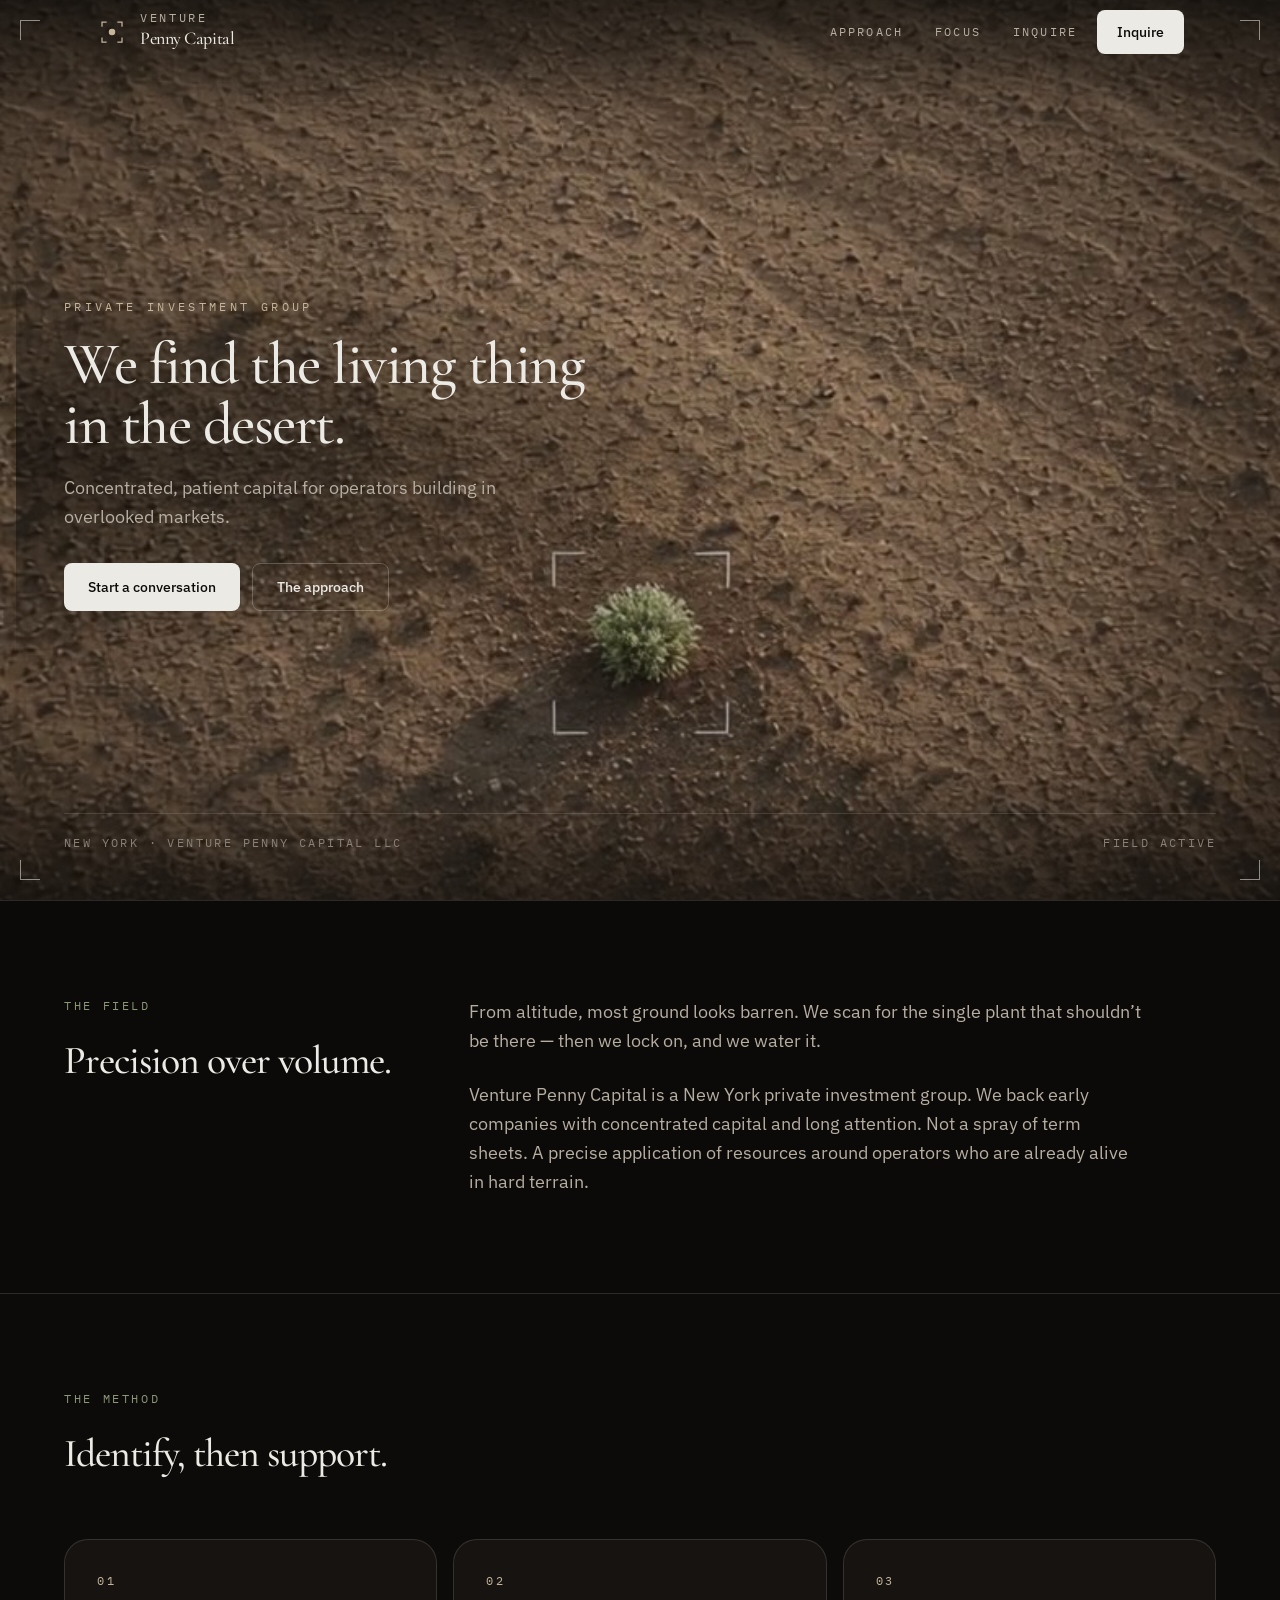
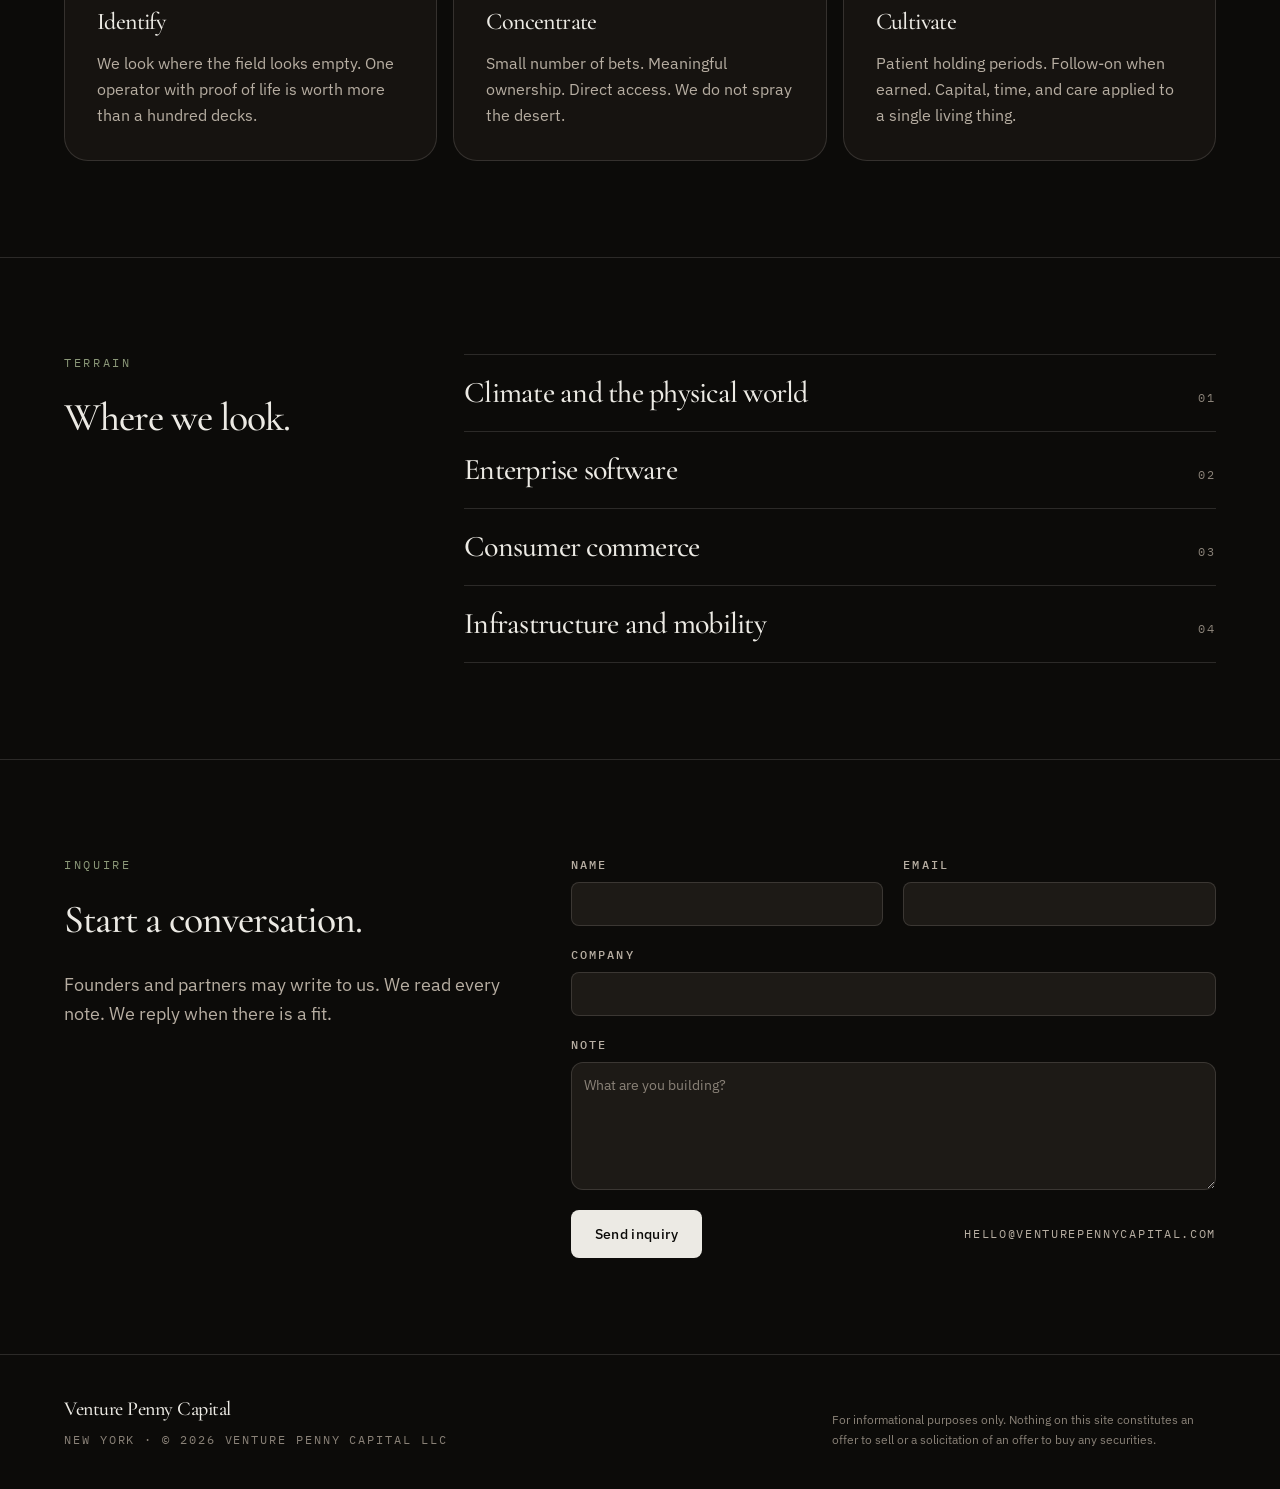
==== index.html @ 1f02080c "Publish Venture Penny Capital site Static GitHub Pages site for venturepennycapital.com." ====
<!DOCTYPE html>
<html lang="en" class="antialiased">
  <head>
    <meta charset="utf-8" />
    <meta name="viewport" content="width=device-width, initial-scale=1" />
    <title>Venture Penny Capital</title>
    <meta
      name="description"
      content="Venture Penny Capital is a New York private investment group. Concentrated, patient capital for operators building in overlooked markets."
    />
    <meta name="theme-color" content="#0c0b09" />
    <link rel="canonical" href="https://venturepennycapital.com/" />
    <meta property="og:type" content="website" />
    <meta property="og:title" content="Venture Penny Capital" />
    <meta
      property="og:description"
      content="A New York private investment group. Concentrated, patient capital for operators building in overlooked markets."
    />
    <meta property="og:url" content="https://venturepennycapital.com/" />
    <meta property="og:image" content="https://venturepennycapital.com/og.jpg" />
    <meta name="twitter:card" content="summary_large_image" />
    <meta name="twitter:title" content="Venture Penny Capital" />
    <meta
      name="twitter:description"
      content="A New York private investment group. Concentrated, patient capital for operators building in overlooked markets."
    />
    <meta name="twitter:image" content="https://venturepennycapital.com/og.jpg" />
    <link rel="icon" type="image/svg+xml" href="favicon.svg" />
    <link rel="preconnect" href="https://fonts.googleapis.com" />
    <link rel="preconnect" href="https://fonts.gstatic.com" crossorigin />
    <link
      rel="stylesheet"
      href="https://fonts.googleapis.com/css2?family=Cormorant+Garamond:ital,wght@0,400;0,500;0,600;0,700;1,400;1,500&family=IBM+Plex+Mono:wght@400;500&family=IBM+Plex+Sans:wght@400;500;600&display=swap"
    />
    <link rel="stylesheet" href="styles.css" />
  </head>
  <body class="bg-bg text-fg">
    <div id="top" class="relative min-h-svh overflow-x-hidden">
      <div class="pointer-events-none fixed inset-0 z-0 overflow-hidden bg-bg">
        <video
          id="hero-video"
          class="hero-video absolute inset-0 h-full w-full object-cover"
          autoplay
          muted
          loop
          playsinline
          preload="auto"
          poster="hero-poster.jpg"
          aria-hidden="true"
        >
          <source src="hero.mp4" type="video/mp4" />
        </video>
        <div class="video-scrim"></div>
        <div class="video-vignette"></div>
        <div class="video-top-fade"></div>
        <div class="video-bottom-fade"></div>
      </div>

      <div class="pointer-events-none fixed inset-3 z-40 sm:inset-5" aria-hidden="true">
        <span class="hud-corner hud-corner-tl"></span>
        <span class="hud-corner hud-corner-tr"></span>
        <span class="hud-corner hud-corner-bl"></span>
        <span class="hud-corner hud-corner-br"></span>
      </div>

      <header
        id="site-header"
        class="fixed inset-x-0 top-0 z-50 border-b border-transparent bg-transparent transition-[background-color,border-color] duration-200 ease-out"
      >
        <div class="mx-auto flex h-16 max-w-6xl items-center justify-between px-5 sm:px-8">
          <a href="#top" class="group flex items-center gap-3 text-fg" aria-label="Venture Penny Capital home">
            <svg viewBox="0 0 32 32" class="size-8 text-sand transition-[color] duration-150 ease-out group-hover:text-fg" aria-hidden="true" fill="none">
              <path d="M6 10V6h4M22 6h4v4M26 22v4h-4M10 26H6v-4" stroke="currentColor" stroke-width="1.25" stroke-linecap="square" />
              <circle cx="16" cy="16" r="3.25" fill="currentColor" />
            </svg>
            <span class="flex flex-col leading-none">
              <span class="font-mono text-kicker tracking-[0.22em] text-muted uppercase">Venture</span>
              <span class="font-display text-lg font-medium tracking-tight">Penny Capital</span>
            </span>
          </a>
          <nav class="flex items-center gap-1 sm:gap-2">
            <a href="#approach" class="hidden min-h-11 items-center px-3 font-mono text-kicker tracking-[0.18em] text-muted uppercase transition-[color] duration-150 ease-out hover:text-fg sm:inline-flex">Approach</a>
            <a href="#focus" class="hidden min-h-11 items-center px-3 font-mono text-kicker tracking-[0.18em] text-muted uppercase transition-[color] duration-150 ease-out hover:text-fg sm:inline-flex">Focus</a>
            <a href="#inquire" class="hidden min-h-11 items-center px-3 font-mono text-kicker tracking-[0.18em] text-muted uppercase transition-[color] duration-150 ease-out hover:text-fg sm:inline-flex">Inquire</a>
            <a href="#inquire" class="inline-flex h-11 min-w-11 items-center justify-center rounded-sm bg-fg px-4 text-sm font-medium text-bg transition-[background-color,transform] duration-150 ease-out hover:bg-sand active:scale-[0.96] sm:px-5">Inquire</a>
          </nav>
        </div>
      </header>

      <main class="relative z-10">
        <section class="relative flex min-h-svh flex-col px-5 pt-24 pb-10 sm:px-8 sm:pb-12">
          <div class="mx-auto flex w-full max-w-6xl flex-1 flex-col justify-center">
            <div class="relative max-w-3xl">
              <div class="hero-copy-scrim" aria-hidden="true"></div>
              <div class="hero-stagger relative">
                <p class="font-mono text-kicker tracking-[0.28em] text-sand uppercase">Private investment group</p>
                <h1 class="display-tight mt-5 font-display text-display font-medium tracking-tight text-fg">
                  We find the living thing
                  <span class="mt-1 block">in the desert.</span>
                </h1>
                <p class="mt-5 max-w-xl text-lg leading-relaxed text-muted">
                  Concentrated, patient capital for operators building in overlooked markets.
                </p>
                <div class="mt-8 flex flex-wrap items-center gap-3">
                  <a href="#inquire" class="inline-flex h-12 items-center rounded-sm bg-fg px-6 text-sm font-medium text-bg transition-[background-color,transform] duration-150 ease-out hover:bg-sand active:scale-[0.96]">Start a conversation</a>
                  <a href="#approach" class="inline-flex h-12 items-center rounded-sm border border-border-strong px-6 text-sm font-medium text-fg transition-[background-color,transform] duration-150 ease-out hover:bg-fg/10 active:scale-[0.96]">The approach</a>
                </div>
              </div>
            </div>
          </div>
          <div class="mx-auto flex w-full max-w-6xl flex-wrap items-end justify-between gap-4 border-t border-border pt-5">
            <p class="font-mono text-kicker tracking-[0.2em] text-subtle uppercase">New York · Venture Penny Capital LLC</p>
            <p class="font-mono text-kicker tracking-[0.2em] text-subtle uppercase">Field active</p>
          </div>
        </section>

        <section id="thesis" class="relative scroll-mt-24 border-t border-border bg-bg/80 px-5 py-24 sm:px-8">
          <div class="mx-auto grid w-full max-w-6xl gap-12 lg:grid-cols-12 lg:gap-16">
            <div class="lg:col-span-4">
              <p class="font-mono text-kicker tracking-[0.22em] text-accent uppercase">The field</p>
              <h2 class="mt-4 font-display text-section font-medium tracking-tight text-fg">Precision over volume.</h2>
            </div>
            <div class="max-w-2xl space-y-6 text-lg leading-relaxed text-muted lg:col-span-8">
              <p>From altitude, most ground looks barren. We scan for the single plant that shouldn’t be there — then we lock on, and we water it.</p>
              <p>Venture Penny Capital is a New York private investment group. We back early companies with concentrated capital and long attention. Not a spray of term sheets. A precise application of resources around operators who are already alive in hard terrain.</p>
            </div>
          </div>
        </section>

        <section id="approach" class="relative scroll-mt-24 border-t border-border bg-bg px-5 py-24 sm:px-8">
          <div class="mx-auto w-full max-w-6xl">
            <p class="font-mono text-kicker tracking-[0.22em] text-accent uppercase">The method</p>
            <h2 class="mt-4 max-w-xl font-display text-section font-medium tracking-tight text-fg">Identify, then support.</h2>
            <ol class="mt-14 grid gap-4 md:grid-cols-3">
              <li class="rounded-xl border border-border bg-surface p-6 sm:p-8">
                <p class="font-mono text-kicker tracking-[0.22em] text-sand uppercase">01</p>
                <h3 class="mt-4 font-display text-2xl font-medium tracking-tight text-fg">Identify</h3>
                <p class="mt-3 text-base leading-relaxed text-muted">We look where the field looks empty. One operator with proof of life is worth more than a hundred decks.</p>
              </li>
              <li class="rounded-xl border border-border bg-surface p-6 sm:p-8">
                <p class="font-mono text-kicker tracking-[0.22em] text-sand uppercase">02</p>
                <h3 class="mt-4 font-display text-2xl font-medium tracking-tight text-fg">Concentrate</h3>
                <p class="mt-3 text-base leading-relaxed text-muted">Small number of bets. Meaningful ownership. Direct access. We do not spray the desert.</p>
              </li>
              <li class="rounded-xl border border-border bg-surface p-6 sm:p-8">
                <p class="font-mono text-kicker tracking-[0.22em] text-sand uppercase">03</p>
                <h3 class="mt-4 font-display text-2xl font-medium tracking-tight text-fg">Cultivate</h3>
                <p class="mt-3 text-base leading-relaxed text-muted">Patient holding periods. Follow-on when earned. Capital, time, and care applied to a single living thing.</p>
              </li>
            </ol>
          </div>
        </section>

        <section id="focus" class="relative scroll-mt-24 border-t border-border bg-bg px-5 py-24 sm:px-8">
          <div class="mx-auto grid w-full max-w-6xl gap-12 lg:grid-cols-12">
            <div class="lg:col-span-4">
              <p class="font-mono text-kicker tracking-[0.22em] text-accent uppercase">Terrain</p>
              <h2 class="mt-4 font-display text-section font-medium tracking-tight text-fg">Where we look.</h2>
            </div>
            <ul class="lg:col-span-8">
              <li class="flex items-baseline justify-between gap-6 border-t border-border py-5">
                <span class="min-w-0 font-display text-2xl font-medium tracking-tight text-fg sm:text-3xl">Climate and the physical world</span>
                <span class="shrink-0 font-mono text-kicker tracking-[0.18em] text-subtle uppercase">01</span>
              </li>
              <li class="flex items-baseline justify-between gap-6 border-t border-border py-5">
                <span class="min-w-0 font-display text-2xl font-medium tracking-tight text-fg sm:text-3xl">Enterprise software</span>
                <span class="shrink-0 font-mono text-kicker tracking-[0.18em] text-subtle uppercase">02</span>
              </li>
              <li class="flex items-baseline justify-between gap-6 border-t border-border py-5">
                <span class="min-w-0 font-display text-2xl font-medium tracking-tight text-fg sm:text-3xl">Consumer commerce</span>
                <span class="shrink-0 font-mono text-kicker tracking-[0.18em] text-subtle uppercase">03</span>
              </li>
              <li class="flex items-baseline justify-between gap-6 border-t border-border py-5 last:border-b">
                <span class="min-w-0 font-display text-2xl font-medium tracking-tight text-fg sm:text-3xl">Infrastructure and mobility</span>
                <span class="shrink-0 font-mono text-kicker tracking-[0.18em] text-subtle uppercase">04</span>
              </li>
            </ul>
          </div>
        </section>

        <section id="inquire" class="relative scroll-mt-24 border-t border-border bg-bg px-5 py-24 sm:px-8">
          <div class="mx-auto grid w-full max-w-6xl gap-12 lg:grid-cols-12 lg:gap-16">
            <div class="lg:col-span-5">
              <p class="font-mono text-kicker tracking-[0.22em] text-accent uppercase">Inquire</p>
              <h2 class="mt-4 font-display text-section font-medium tracking-tight text-fg">Start a conversation.</h2>
              <p class="mt-5 max-w-md text-lg leading-relaxed text-muted">Founders and partners may write to us. We read every note. We reply when there is a fit.</p>
            </div>
            <div class="lg:col-span-7">
              <div id="inquire-form-wrap">
                <form id="inquire-form" class="grid gap-5">
                  <div class="grid gap-5 sm:grid-cols-2">
                    <div class="grid gap-2">
                      <label for="name" class="font-mono text-kicker font-medium tracking-[0.18em] text-muted uppercase">Name</label>
                      <input id="name" name="name" type="text" autocomplete="name" required class="h-11 w-full rounded-sm border border-border bg-elevated px-3 text-sm text-fg placeholder:text-subtle transition-[border-color,box-shadow] duration-150 ease-out focus-visible:border-border-strong focus-visible:outline-none focus-visible:ring-2 focus-visible:ring-ring/70" />
                    </div>
                    <div class="grid gap-2">
                      <label for="email" class="font-mono text-kicker font-medium tracking-[0.18em] text-muted uppercase">Email</label>
                      <input id="email" name="email" type="email" autocomplete="email" required class="h-11 w-full rounded-sm border border-border bg-elevated px-3 text-sm text-fg placeholder:text-subtle transition-[border-color,box-shadow] duration-150 ease-out focus-visible:border-border-strong focus-visible:outline-none focus-visible:ring-2 focus-visible:ring-ring/70" />
                    </div>
                  </div>
                  <div class="grid gap-2">
                    <label for="company" class="font-mono text-kicker font-medium tracking-[0.18em] text-muted uppercase">Company</label>
                    <input id="company" name="company" type="text" autocomplete="organization" class="h-11 w-full rounded-sm border border-border bg-elevated px-3 text-sm text-fg placeholder:text-subtle transition-[border-color,box-shadow] duration-150 ease-out focus-visible:border-border-strong focus-visible:outline-none focus-visible:ring-2 focus-visible:ring-ring/70" />
                  </div>
                  <div class="grid gap-2">
                    <label for="note" class="font-mono text-kicker font-medium tracking-[0.18em] text-muted uppercase">Note</label>
                    <textarea id="note" name="note" required rows="5" placeholder="What are you building?" class="min-h-32 w-full rounded-md border border-border bg-elevated px-3 py-3 text-sm text-fg placeholder:text-subtle transition-[border-color,box-shadow] duration-150 ease-out focus-visible:border-border-strong focus-visible:outline-none focus-visible:ring-2 focus-visible:ring-ring/70"></textarea>
                  </div>
                  <div class="flex flex-col gap-3 sm:flex-row sm:items-center sm:justify-between">
                    <button type="submit" class="inline-flex h-12 items-center justify-center rounded-sm bg-fg px-6 text-sm font-medium tracking-wide text-bg transition-[background-color,color,box-shadow,transform,opacity] duration-150 ease-out hover:bg-sand focus-visible:outline-none focus-visible:ring-2 focus-visible:ring-ring/80 focus-visible:ring-offset-2 focus-visible:ring-offset-bg active:not-disabled:scale-[0.96]">Send inquiry</button>
                    <a href="mailto:hello@venturepennycapital.com" class="font-mono text-kicker tracking-[0.14em] text-muted uppercase transition-[color] duration-150 ease-out hover:text-fg">hello@venturepennycapital.com</a>
                  </div>
                </form>
              </div>
              <div id="inquire-sent" class="rounded-lg border border-border bg-surface px-6 py-8" hidden>
                <p class="font-mono text-kicker tracking-[0.18em] text-accent uppercase">Inquiry staged</p>
                <p class="mt-3 max-w-md text-base leading-relaxed text-fg">Your mail client should open with a draft to hello@venturepennycapital.com. If it doesn’t, write us directly.</p>
                <button id="inquire-reset" type="button" class="mt-6 font-mono text-kicker tracking-[0.18em] text-muted uppercase underline-offset-4 transition-[color] duration-150 ease-out hover:text-fg hover:underline">Write another</button>
              </div>
            </div>
          </div>
        </section>
      </main>

      <footer class="relative z-10 border-t border-border bg-bg px-5 py-10 sm:px-8">
        <div class="mx-auto flex w-full max-w-6xl flex-col gap-6 sm:flex-row sm:items-end sm:justify-between">
          <div>
            <p class="font-display text-xl font-medium tracking-tight text-fg">Venture Penny Capital</p>
            <p class="mt-2 font-mono text-kicker tracking-[0.16em] text-subtle uppercase">New York · © 2026 Venture Penny Capital LLC</p>
          </div>
          <p class="max-w-sm text-xs leading-relaxed text-subtle">For informational purposes only. Nothing on this site constitutes an offer to sell or a solicitation of an offer to buy any securities.</p>
        </div>
      </footer>
    </div>
    <script src="site.js"></script>
  </body>
</html>
---- styles.css ----
/*! tailwindcss v4.3.3 | MIT License | https://tailwindcss.com */
@layer properties{@supports (((-webkit-hyphens:none)) and (not (margin-trim:inline))) or ((-moz-orient:inline) and (not (color:rgb(from red r g b)))){*,:before,:after,::backdrop{--tw-scale-x:1;--tw-scale-y:1;--tw-scale-z:1;--tw-rotate-x:initial;--tw-rotate-y:initial;--tw-rotate-z:initial;--tw-skew-x:initial;--tw-skew-y:initial;--tw-space-y-reverse:0;--tw-border-style:solid;--tw-leading:initial;--tw-font-weight:initial;--tw-tracking:initial;--tw-ordinal:initial;--tw-slashed-zero:initial;--tw-numeric-figure:initial;--tw-numeric-spacing:initial;--tw-numeric-fraction:initial;--tw-shadow:0 0 #0000;--tw-shadow-color:initial;--tw-shadow-alpha:100%;--tw-inset-shadow:0 0 #0000;--tw-inset-shadow-color:initial;--tw-inset-shadow-alpha:100%;--tw-ring-color:initial;--tw-ring-shadow:0 0 #0000;--tw-inset-ring-color:initial;--tw-inset-ring-shadow:0 0 #0000;--tw-ring-inset:initial;--tw-ring-offset-width:0px;--tw-ring-offset-color:#fff;--tw-ring-offset-shadow:0 0 #0000;--tw-outline-style:solid;--tw-blur:initial;--tw-brightness:initial;--tw-contrast:initial;--tw-grayscale:initial;--tw-hue-rotate:initial;--tw-invert:initial;--tw-opacity:initial;--tw-saturate:initial;--tw-sepia:initial;--tw-drop-shadow:initial;--tw-drop-shadow-color:initial;--tw-drop-shadow-alpha:100%;--tw-drop-shadow-size:initial;--tw-duration:initial;--tw-ease:initial;--tw-content:"";--tw-translate-x:0;--tw-translate-y:0;--tw-translate-z:0}}}@layer theme{:root,:host{--font-sans:"IBM Plex Sans", ui-sans-serif, system-ui, sans-serif;--font-mono:"IBM Plex Mono", ui-monospace, "SF Mono", monospace;--color-red-500:oklch(63.7% .237 25.331);--color-zinc-50:oklch(98.5% 0 none);--color-zinc-400:oklch(70.5% .015 286.067);--color-zinc-500:oklch(55.2% .016 285.938);--color-zinc-900:oklch(21% .006 285.885);--color-zinc-950:oklch(14.1% .005 285.823);--color-neutral-100:oklch(97% 0 none);--color-neutral-300:oklch(87% 0 none);--color-neutral-500:oklch(55.6% 0 none);--color-neutral-700:oklch(37.1% 0 none);--color-neutral-900:oklch(20.5% 0 none);--color-black:#000;--color-white:#fff;--spacing:.25rem;--container-sm:24rem;--container-md:28rem;--container-xl:36rem;--container-2xl:42rem;--container-3xl:48rem;--container-6xl:72rem;--text-xs:.75rem;--text-xs--line-height:calc(1 / .75);--text-sm:.875rem;--text-sm--line-height:calc(1.25 / .875);--text-base:1rem;--text-base--line-height:calc(1.5 / 1);--text-lg:1.125rem;--text-lg--line-height:calc(1.75 / 1.125);--text-xl:1.25rem;--text-xl--line-height:calc(1.75 / 1.25);--text-2xl:1.5rem;--text-2xl--line-height:calc(2 / 1.5);--text-3xl:1.875rem;--text-3xl--line-height:calc(2.25 / 1.875);--font-weight-medium:500;--font-weight-semibold:600;--tracking-tight:-.025em;--tracking-wide:.025em;--leading-tight:1.25;--leading-snug:1.375;--leading-normal:1.5;--leading-relaxed:1.625;--radius-xs:.25rem;--radius-sm:.5rem;--radius-md:.75rem;--radius-lg:1rem;--radius-xl:1.5rem;--radius-2xl:1rem;--ease-out:cubic-bezier(0, 0, .2, 1);--ease-in-out:cubic-bezier(.4, 0, .2, 1);--animate-pulse:pulse 2s cubic-bezier(.4, 0, .6, 1) infinite;--default-transition-duration:.15s;--default-transition-timing-function:cubic-bezier(.4, 0, .2, 1);--default-font-family:var(--font-sans);--default-mono-font-family:var(--font-mono);--color-bg:#0c0b09;--color-surface:#161310;--color-elevated:#1d1a16;--color-fg:#eceae4;--color-muted:#b7aea2;--color-subtle:#8a8278;--color-accent:#8b9878;--color-sand:#c4b49a;--color-border:#eceae424}@supports (color:color-mix(in lab, red, red)){:root,:host{--color-border:color-mix(in oklab, var(--color-fg) 14%, transparent)}}:root,:host{--color-border-strong:#eceae43d}@supports (color:color-mix(in lab, red, red)){:root,:host{--color-border-strong:color-mix(in oklab, var(--color-fg) 24%, transparent)}}:root,:host{--color-ring:#8b9878;--font-display:"Cormorant Garamond", ui-serif, Georgia, serif;--text-kicker:.75rem;--text-display:clamp(2.35rem, 1.15rem + 3.2vw, 4.15rem);--text-section:clamp(1.75rem, 1.2rem + 1.6vw, 2.75rem);--ease-smooth-out:cubic-bezier(.22, 1, .36, 1)}}@layer base{*,:after,:before,::backdrop{box-sizing:border-box;border:0 solid;margin:0;padding:0}::file-selector-button{box-sizing:border-box;border:0 solid;margin:0;padding:0}html,:host{-webkit-text-size-adjust:100%;tab-size:4;line-height:1.5;font-family:var(--default-font-family,-apple-system, BlinkMacSystemFont, "Segoe UI", Roboto, "Helvetica Neue", "Noto Sans", Arial, sans-serif, "Apple Color Emoji", "Segoe UI Emoji", "Segoe UI Symbol", "Noto Color Emoji");font-feature-settings:var(--default-font-feature-settings,normal);font-variation-settings:var(--default-font-variation-settings,normal);-webkit-tap-highlight-color:transparent}hr{height:0;color:inherit;border-top-width:1px}abbr:where([title]){-webkit-text-decoration:underline dotted;text-decoration:underline dotted}h1,h2,h3,h4,h5,h6{font-size:inherit;font-weight:inherit}a{color:inherit;-webkit-text-decoration:inherit;-webkit-text-decoration:inherit;-webkit-text-decoration:inherit;-webkit-text-decoration:inherit;text-decoration:inherit}b,strong{font-weight:bolder}code,kbd,samp,pre{font-family:var(--default-mono-font-family,ui-monospace, SFMono-Regular, Menlo, Monaco, Consolas, "Liberation Mono", "Courier New", monospace);font-feature-settings:var(--default-mono-font-feature-settings,normal);font-variation-settings:var(--default-mono-font-variation-settings,normal);font-size:1em}small{font-size:80%}sub,sup{vertical-align:baseline;font-size:75%;line-height:0;position:relative}sub{bottom:-.25em}sup{top:-.5em}table{text-indent:0;border-color:inherit;border-collapse:collapse}:-moz-focusring:where(:not(iframe)){outline:auto}progress{vertical-align:baseline}summary{display:list-item}ol,ul,menu{list-style:none}img,svg,video,canvas,audio,iframe,embed,object{vertical-align:middle;display:block}img,video{max-width:100%;height:auto}button,input,select,optgroup,textarea{font:inherit;font-feature-settings:inherit;font-variation-settings:inherit;letter-spacing:inherit;color:inherit;opacity:1;background-color:#0000;border-radius:0}::file-selector-button{font:inherit;font-feature-settings:inherit;font-variation-settings:inherit;letter-spacing:inherit;color:inherit;opacity:1;background-color:#0000;border-radius:0}:where(select:is([multiple],[size])) optgroup{font-weight:bolder}:where(select:is([multiple],[size])) optgroup option{padding-inline-start:20px}::file-selector-button{margin-inline-end:4px}::placeholder{opacity:1}@supports (not ((-webkit-appearance:-apple-pay-button))) or (contain-intrinsic-size:1px){::placeholder{color:currentColor}@supports (color:color-mix(in lab, red, red)){::placeholder{color:color-mix(in oklab, currentcolor 50%, transparent)}}}textarea{resize:vertical}::-webkit-search-decoration{-webkit-appearance:none}::-webkit-date-and-time-value{min-height:1lh;text-align:inherit}::-webkit-datetime-edit{display:inline-flex}::-webkit-datetime-edit-fields-wrapper{padding:0}::-webkit-datetime-edit{padding-block:0}::-webkit-datetime-edit-year-field{padding-block:0}::-webkit-datetime-edit-month-field{padding-block:0}::-webkit-datetime-edit-day-field{padding-block:0}::-webkit-datetime-edit-hour-field{padding-block:0}::-webkit-datetime-edit-minute-field{padding-block:0}::-webkit-datetime-edit-second-field{padding-block:0}::-webkit-datetime-edit-millisecond-field{padding-block:0}::-webkit-datetime-edit-meridiem-field{padding-block:0}::-webkit-calendar-picker-indicator{line-height:1}:-moz-ui-invalid{box-shadow:none}button,input:where([type=button],[type=reset],[type=submit]){appearance:button}::file-selector-button{appearance:button}::-webkit-inner-spin-button{height:auto}::-webkit-outer-spin-button{height:auto}[hidden]:where(:not([hidden=until-found])){display:none!important}html{-webkit-font-smoothing:antialiased;-moz-osx-font-smoothing:grayscale;background:var(--color-bg);color:var(--color-fg);scroll-behavior:smooth}body{background:var(--color-bg);color:var(--color-fg);font-family:var(--font-sans);line-height:1.5}h1,h2,h3{text-wrap:balance}p{text-wrap:pretty}button:not(:disabled),[role=button]:not(:disabled){cursor:pointer}::selection{background:#8b987866}@supports (color:color-mix(in lab, red, red)){::selection{background:color-mix(in oklab, var(--color-accent) 40%, transparent)}}::selection{color:var(--color-fg)}}@layer components{.hero-video{object-position:center 58%}.video-scrim{background:#0c0b0938;position:absolute;inset:0}@supports (color:color-mix(in lab, red, red)){.video-scrim{background:color-mix(in oklab, var(--color-bg) 22%, transparent)}}.video-vignette{background:radial-gradient(#0000 10%,#0c0b092e 55%,#0c0b0994 100%);position:absolute;inset:0}@supports (color:color-mix(in lab, red, red)){.video-vignette{background:radial-gradient(ellipse at center, transparent 10%, color-mix(in oklab, var(--color-bg) 18%, transparent) 55%, color-mix(in oklab, var(--color-bg) 58%, transparent) 100%)}}.video-top-fade{inset-inline:0;background:linear-gradient(#0c0b099e,#0000);height:7rem;position:absolute;top:0}@supports (color:color-mix(in lab, red, red)){.video-top-fade{background:linear-gradient(to bottom, color-mix(in oklab, var(--color-bg) 62%, transparent), transparent)}}.video-bottom-fade{inset-inline:0;background:linear-gradient(#0000,#0c0b098c);height:8rem;position:absolute;bottom:0}@supports (color:color-mix(in lab, red, red)){.video-bottom-fade{background:linear-gradient(to top, color-mix(in oklab, var(--color-bg) 55%, transparent), transparent)}}.hero-copy-scrim{background:radial-gradient(at 0,#0c0b099e 0%,#0c0b0947 42%,#0000 72%);position:absolute;inset:-1.25rem -.5rem -2rem}@supports (color:color-mix(in lab, red, red)){.hero-copy-scrim{background:radial-gradient(ellipse at left center, color-mix(in oklab, var(--color-bg) 62%, transparent) 0%, color-mix(in oklab, var(--color-bg) 28%, transparent) 42%, transparent 72%)}}.hero-copy-scrim{pointer-events:none}@media (width>=640px){.hero-copy-scrim{inset:-2.5rem -3rem -3rem}}.hud-corner{border-color:#eceae48c;width:1.25rem;height:1.25rem;position:absolute}@supports (color:color-mix(in lab, red, red)){.hud-corner{border-color:color-mix(in oklab, var(--color-fg) 55%, transparent)}}.hud-corner{border-style:solid}.hud-corner-tl{border-width:1px 0 0 1px;top:0;left:0}.hud-corner-tr{border-width:1px 1px 0 0;top:0;right:0}.hud-corner-bl{border-width:0 0 1px 1px;bottom:0;left:0}.hud-corner-br{border-width:0 1px 1px 0;bottom:0;right:0}.hero-stagger>*{animation:rise-in .7s var(--ease-smooth-out) both}.hero-stagger>:first-child{animation-delay:60ms}.hero-stagger>:nth-child(2){animation-delay:.16s}.hero-stagger>:nth-child(3){animation-delay:.26s}.hero-stagger>:nth-child(4){animation-delay:.36s}.hero-stagger>:nth-child(5){animation-delay:.46s}.display-tight{line-height:.95}}@layer utilities{.pointer-events-none{pointer-events:none}.collapse{visibility:collapse}.invisible{visibility:hidden}.visible{visibility:visible}.absolute{position:absolute}.fixed{position:fixed}.relative{position:relative}.static{position:static}.sticky{position:sticky}.inset-0{inset:0}.inset-3{inset:calc(var(--spacing) * 3)}.inset-x-0{inset-inline:0}.top-0{top:0}.right-1{right:var(--spacing)}.right-2{right:calc(var(--spacing) * 2)}.right-3{right:calc(var(--spacing) * 3)}.right-4{right:calc(var(--spacing) * 4)}.left-1{left:var(--spacing)}.left-2{left:calc(var(--spacing) * 2)}.left-3{left:calc(var(--spacing) * 3)}.left-4{left:calc(var(--spacing) * 4)}.z-0{z-index:0}.z-10{z-index:10}.z-40{z-index:40}.z-50{z-index:50}.container{width:100%}@media (width>=40rem){.container{max-width:40rem}}@media (width>=48rem){.container{max-width:48rem}}@media (width>=64rem){.container{max-width:64rem}}@media (width>=80rem){.container{max-width:80rem}}@media (width>=96rem){.container{max-width:96rem}}.mx-auto{margin-inline:auto}.mt-1{margin-top:var(--spacing)}.mt-2{margin-top:calc(var(--spacing) * 2)}.mt-3{margin-top:calc(var(--spacing) * 3)}.mt-4{margin-top:calc(var(--spacing) * 4)}.mt-5{margin-top:calc(var(--spacing) * 5)}.mt-6{margin-top:calc(var(--spacing) * 6)}.mt-8{margin-top:calc(var(--spacing) * 8)}.mt-14{margin-top:calc(var(--spacing) * 14)}.ml-px{margin-left:1px}.block{display:block}.flex{display:flex}.grid{display:grid}.hidden{display:none}.inline{display:inline}.inline-flex{display:inline-flex}.table{display:table}.size-5{width:calc(var(--spacing) * 5);height:calc(var(--spacing) * 5)}.size-8{width:calc(var(--spacing) * 8);height:calc(var(--spacing) * 8)}.size-10{width:calc(var(--spacing) * 10);height:calc(var(--spacing) * 10)}.h-8{height:calc(var(--spacing) * 8)}.h-11{height:calc(var(--spacing) * 11)}.h-12{height:calc(var(--spacing) * 12)}.h-16{height:calc(var(--spacing) * 16)}.h-full{height:100%}.min-h-11{min-height:calc(var(--spacing) * 11)}.min-h-32{min-height:calc(var(--spacing) * 32)}.min-h-screen{min-height:100vh}.min-h-svh{min-height:100svh}.w-8{width:calc(var(--spacing) * 8)}.w-full{width:100%}.max-w-2xl{max-width:var(--container-2xl)}.max-w-3xl{max-width:var(--container-3xl)}.max-w-6xl{max-width:var(--container-6xl)}.max-w-md{max-width:var(--container-md)}.max-w-sm{max-width:var(--container-sm)}.max-w-xl{max-width:var(--container-xl)}.min-w-0{min-width:0}.min-w-11{min-width:calc(var(--spacing) * 11)}.flex-1{flex:1}.shrink{flex-shrink:1}.shrink-0{flex-shrink:0}.scale-100{--tw-scale-x:100%;--tw-scale-y:100%;--tw-scale-z:100%;scale:var(--tw-scale-x) var(--tw-scale-y)}.scale-\[0\.25\]{scale:.25}.transform{transform:var(--tw-rotate-x,) var(--tw-rotate-y,) var(--tw-rotate-z,) var(--tw-skew-x,) var(--tw-skew-y,)}.animate-pulse{animation:var(--animate-pulse)}.cursor-pointer{cursor:pointer}.resize{resize:both}.scroll-mt-24{scroll-margin-top:calc(var(--spacing) * 24)}.flex-col{flex-direction:column}.flex-wrap{flex-wrap:wrap}.place-items-center{place-items:center}.items-baseline{align-items:baseline}.items-center{align-items:center}.items-end{align-items:flex-end}.justify-between{justify-content:space-between}.justify-center{justify-content:center}.gap-1{gap:var(--spacing)}.gap-2{gap:calc(var(--spacing) * 2)}.gap-3{gap:calc(var(--spacing) * 3)}.gap-4{gap:calc(var(--spacing) * 4)}.gap-5{gap:calc(var(--spacing) * 5)}.gap-6{gap:calc(var(--spacing) * 6)}.gap-12{gap:calc(var(--spacing) * 12)}:where(.space-y-3>:not(:last-child)){--tw-space-y-reverse:0;margin-block-start:calc(calc(var(--spacing) * 3) * var(--tw-space-y-reverse));margin-block-end:calc(calc(var(--spacing) * 3) * calc(1 - var(--tw-space-y-reverse)))}:where(.space-y-6>:not(:last-child)){--tw-space-y-reverse:0;margin-block-start:calc(calc(var(--spacing) * 6) * var(--tw-space-y-reverse));margin-block-end:calc(calc(var(--spacing) * 6) * calc(1 - var(--tw-space-y-reverse)))}.truncate{text-overflow:ellipsis;white-space:nowrap;overflow:hidden}.overflow-hidden{overflow:hidden}.overflow-x-hidden{overflow-x:hidden}.rounded{border-radius:.25rem}.rounded-2xl{border-radius:var(--radius-2xl)}.rounded-full{border-radius:2147483647px}.rounded-lg{border-radius:var(--radius-lg)}.rounded-md{border-radius:var(--radius-md)}.rounded-sm{border-radius:var(--radius-sm)}.rounded-xl{border-radius:var(--radius-xl)}.border{border-style:var(--tw-border-style);border-width:1px}.border-t{border-top-style:var(--tw-border-style);border-top-width:1px}.border-b{border-bottom-style:var(--tw-border-style);border-bottom-width:1px}.border-border{border-color:var(--color-border)}.border-border-strong{border-color:var(--color-border-strong)}.border-neutral-300{border-color:var(--color-neutral-300)}.border-transparent{border-color:#0000}.bg-bg{background-color:var(--color-bg)}.bg-bg\/80{background-color:#0c0b09cc}@supports (color:color-mix(in lab, red, red)){.bg-bg\/80{background-color:color-mix(in oklab, var(--color-bg) 80%, transparent)}}.bg-bg\/85{background-color:#0c0b09d9}@supports (color:color-mix(in lab, red, red)){.bg-bg\/85{background-color:color-mix(in oklab, var(--color-bg) 85%, transparent)}}.bg-black{background-color:var(--color-black)}.bg-black\/10{background-color:#0000001a}@supports (color:color-mix(in lab, red, red)){.bg-black\/10{background-color:color-mix(in oklab, var(--color-black) 10%, transparent)}}.bg-elevated{background-color:var(--color-elevated)}.bg-fg{background-color:var(--color-fg)}.bg-surface{background-color:var(--color-surface)}.bg-transparent{background-color:#0000}.bg-zinc-50{background-color:var(--color-zinc-50)}.object-cover{object-fit:cover}.p-2{padding:calc(var(--spacing) * 2)}.p-6{padding:calc(var(--spacing) * 6)}.p-8{padding:calc(var(--spacing) * 8)}.p-\[16px\]{padding:16px}.px-3{padding-inline:calc(var(--spacing) * 3)}.px-4{padding-inline:calc(var(--spacing) * 4)}.px-5{padding-inline:calc(var(--spacing) * 5)}.px-6{padding-inline:calc(var(--spacing) * 6)}.py-2{padding-block:calc(var(--spacing) * 2)}.py-3{padding-block:calc(var(--spacing) * 3)}.py-5{padding-block:calc(var(--spacing) * 5)}.py-8{padding-block:calc(var(--spacing) * 8)}.py-10{padding-block:calc(var(--spacing) * 10)}.py-24{padding-block:calc(var(--spacing) * 24)}.pt-5{padding-top:calc(var(--spacing) * 5)}.pt-24{padding-top:calc(var(--spacing) * 24)}.pr-3\.5{padding-right:calc(var(--spacing) * 3.5)}.pb-10{padding-bottom:calc(var(--spacing) * 10)}.pl-4{padding-left:calc(var(--spacing) * 4)}.text-center{text-align:center}.font-display{font-family:var(--font-display)}.font-mono{font-family:var(--font-mono)}.text-2xl{font-size:var(--text-2xl);line-height:var(--tw-leading,var(--text-2xl--line-height))}.text-base{font-size:var(--text-base);line-height:var(--tw-leading,var(--text-base--line-height))}.text-lg{font-size:var(--text-lg);line-height:var(--tw-leading,var(--text-lg--line-height))}.text-sm{font-size:var(--text-sm);line-height:var(--tw-leading,var(--text-sm--line-height))}.text-xl{font-size:var(--text-xl);line-height:var(--tw-leading,var(--text-xl--line-height))}.text-xs{font-size:var(--text-xs);line-height:var(--tw-leading,var(--text-xs--line-height))}.text-\[13px\]{font-size:13px}.text-display{font-size:var(--text-display)}.text-kicker{font-size:var(--text-kicker)}.text-section{font-size:var(--text-section)}.leading-none{--tw-leading:1;line-height:1}.leading-relaxed{--tw-leading:var(--leading-relaxed);line-height:var(--leading-relaxed)}.font-medium{--tw-font-weight:var(--font-weight-medium);font-weight:var(--font-weight-medium)}.font-semibold{--tw-font-weight:var(--font-weight-semibold);font-weight:var(--font-weight-semibold)}.tracking-\[0\.2em\]{--tw-tracking:.2em;letter-spacing:.2em}.tracking-\[0\.14em\]{--tw-tracking:.14em;letter-spacing:.14em}.tracking-\[0\.16em\]{--tw-tracking:.16em;letter-spacing:.16em}.tracking-\[0\.18em\]{--tw-tracking:.18em;letter-spacing:.18em}.tracking-\[0\.22em\]{--tw-tracking:.22em;letter-spacing:.22em}.tracking-\[0\.28em\]{--tw-tracking:.28em;letter-spacing:.28em}.tracking-tight{--tw-tracking:var(--tracking-tight);letter-spacing:var(--tracking-tight)}.tracking-wide{--tw-tracking:var(--tracking-wide);letter-spacing:var(--tracking-wide)}.text-balance{text-wrap:balance}.text-wrap{text-wrap:wrap}.break-words{overflow-wrap:break-word}.whitespace-nowrap{white-space:nowrap}.text-accent{color:var(--color-accent)}.text-bg{color:var(--color-bg)}.text-fg{color:var(--color-fg)}.text-muted{color:var(--color-muted)}.text-neutral-500{color:var(--color-neutral-500)}.text-red-500{color:var(--color-red-500)}.text-sand{color:var(--color-sand)}.text-subtle{color:var(--color-subtle)}.text-white{color:var(--color-white)}.text-zinc-500{color:var(--color-zinc-500)}.text-zinc-900{color:var(--color-zinc-900)}.uppercase{text-transform:uppercase}.tabular-nums{--tw-numeric-spacing:tabular-nums;font-variant-numeric:var(--tw-ordinal,) var(--tw-slashed-zero,) var(--tw-numeric-figure,) var(--tw-numeric-spacing,) var(--tw-numeric-fraction,)}.underline-offset-4{text-underline-offset:4px}.antialiased{-webkit-font-smoothing:antialiased;-moz-osx-font-smoothing:grayscale}.opacity-0{opacity:0}.opacity-70{opacity:.7}.opacity-100{opacity:1}.shadow{--tw-shadow:0 1px 3px 0 var(--tw-shadow-color,#0000001a), 0 1px 2px -1px var(--tw-shadow-color,#0000001a);box-shadow:var(--tw-inset-shadow), var(--tw-inset-ring-shadow), var(--tw-ring-offset-shadow), var(--tw-ring-shadow), var(--tw-shadow)}.ring{--tw-ring-shadow:var(--tw-ring-inset,) 0 0 0 calc(1px + var(--tw-ring-offset-width)) var(--tw-ring-color,currentcolor);box-shadow:var(--tw-inset-shadow), var(--tw-inset-ring-shadow), var(--tw-ring-offset-shadow), var(--tw-ring-shadow), var(--tw-shadow)}.ring-ring{--tw-ring-color:var(--color-ring)}.outline,.outline-1{outline-style:var(--tw-outline-style);outline-width:1px}.-outline-offset-1{outline-offset:calc(1px * -1)}.outline-black\/10{outline-color:#0000001a}@supports (color:color-mix(in lab, red, red)){.outline-black\/10{outline-color:color-mix(in oklab, var(--color-black) 10%, transparent)}}.blur{--tw-blur:blur(8px);filter:var(--tw-blur,) var(--tw-brightness,) var(--tw-contrast,) var(--tw-grayscale,) var(--tw-hue-rotate,) var(--tw-invert,) var(--tw-saturate,) var(--tw-sepia,) var(--tw-drop-shadow,)}.blur-\[4px\]{--tw-blur:blur(4px);filter:var(--tw-blur,) var(--tw-brightness,) var(--tw-contrast,) var(--tw-grayscale,) var(--tw-hue-rotate,) var(--tw-invert,) var(--tw-saturate,) var(--tw-sepia,) var(--tw-drop-shadow,)}.blur-none{--tw-blur: ;filter:var(--tw-blur,) var(--tw-brightness,) var(--tw-contrast,) var(--tw-grayscale,) var(--tw-hue-rotate,) var(--tw-invert,) var(--tw-saturate,) var(--tw-sepia,) var(--tw-drop-shadow,)}.grayscale{--tw-grayscale:grayscale(100%);filter:var(--tw-blur,) var(--tw-brightness,) var(--tw-contrast,) var(--tw-grayscale,) var(--tw-hue-rotate,) var(--tw-invert,) var(--tw-saturate,) var(--tw-sepia,) var(--tw-drop-shadow,)}.invert{--tw-invert:invert(100%);filter:var(--tw-blur,) var(--tw-brightness,) var(--tw-contrast,) var(--tw-grayscale,) var(--tw-hue-rotate,) var(--tw-invert,) var(--tw-saturate,) var(--tw-sepia,) var(--tw-drop-shadow,)}.sepia{--tw-sepia:sepia(100%);filter:var(--tw-blur,) var(--tw-brightness,) var(--tw-contrast,) var(--tw-grayscale,) var(--tw-hue-rotate,) var(--tw-invert,) var(--tw-saturate,) var(--tw-sepia,) var(--tw-drop-shadow,)}.filter{filter:var(--tw-blur,) var(--tw-brightness,) var(--tw-contrast,) var(--tw-grayscale,) var(--tw-hue-rotate,) var(--tw-invert,) var(--tw-saturate,) var(--tw-sepia,) var(--tw-drop-shadow,)}.transition{transition-property:color,background-color,border-color,outline-color,text-decoration-color,fill,stroke,--tw-gradient-from,--tw-gradient-via,--tw-gradient-to,opacity,box-shadow,transform,translate,scale,rotate,filter,-webkit-backdrop-filter,backdrop-filter,display,content-visibility,overlay,pointer-events;transition-timing-function:var(--tw-ease,var(--default-transition-timing-function));transition-duration:var(--tw-duration,var(--default-transition-duration))}.transition-\[background-color\,border-color\]{transition-property:background-color,border-color;transition-timing-function:var(--tw-ease,var(--default-transition-timing-function));transition-duration:var(--tw-duration,var(--default-transition-duration))}.transition-\[background-color\,color\,box-shadow\,transform\,opacity\]{transition-property:background-color,color,box-shadow,transform,opacity;transition-timing-function:var(--tw-ease,var(--default-transition-timing-function));transition-duration:var(--tw-duration,var(--default-transition-duration))}.transition-\[background-color\,transform\]{transition-property:background-color,transform;transition-timing-function:var(--tw-ease,var(--default-transition-timing-function));transition-duration:var(--tw-duration,var(--default-transition-duration))}.transition-\[border-color\,box-shadow\]{transition-property:border-color,box-shadow;transition-timing-function:var(--tw-ease,var(--default-transition-timing-function));transition-duration:var(--tw-duration,var(--default-transition-duration))}.transition-\[box-shadow\]{transition-property:box-shadow;transition-timing-function:var(--tw-ease,var(--default-transition-timing-function));transition-duration:var(--tw-duration,var(--default-transition-duration))}.transition-\[color\]{transition-property:color;transition-timing-function:var(--tw-ease,var(--default-transition-timing-function));transition-duration:var(--tw-duration,var(--default-transition-duration))}.transition-\[opacity\,filter\,scale\]{transition-property:opacity,filter,scale;transition-timing-function:var(--tw-ease,var(--default-transition-timing-function));transition-duration:var(--tw-duration,var(--default-transition-duration))}.transition-\[scale\,background-color\]{transition-property:scale,background-color;transition-timing-function:var(--tw-ease,var(--default-transition-timing-function));transition-duration:var(--tw-duration,var(--default-transition-duration))}.transition-\[scale\,opacity\,filter\]{transition-property:scale,opacity,filter;transition-timing-function:var(--tw-ease,var(--default-transition-timing-function));transition-duration:var(--tw-duration,var(--default-transition-duration))}.transition-transform{transition-property:transform,translate,scale,rotate;transition-timing-function:var(--tw-ease,var(--default-transition-timing-function));transition-duration:var(--tw-duration,var(--default-transition-duration))}.duration-150{--tw-duration:.15s;transition-duration:.15s}.duration-200{--tw-duration:.2s;transition-duration:.2s}.duration-300{--tw-duration:.3s;transition-duration:.3s}.ease-\[cubic-bezier\(0\.2\,0\,0\,1\)\]{--tw-ease:cubic-bezier(.2,0,0,1);transition-timing-function:cubic-bezier(.2,0,0,1)}.ease-out{--tw-ease:var(--ease-out);transition-timing-function:var(--ease-out)}@media (hover:hover){.group-hover\:text-fg:is(:where(.group):hover *){color:var(--color-fg)}}.placeholder\:text-subtle::placeholder{color:var(--color-subtle)}.after\:absolute:after{content:var(--tw-content);position:absolute}.after\:top-1\/2:after{content:var(--tw-content);top:50%}.after\:left-1\/2:after{content:var(--tw-content);left:50%}.after\:size-10:after{content:var(--tw-content);width:calc(var(--spacing) * 10);height:calc(var(--spacing) * 10)}.after\:-translate-1\/2:after{content:var(--tw-content);--tw-translate-x:calc(calc(1 / 2 * 100%) * -1);--tw-translate-y:calc(calc(1 / 2 * 100%) * -1);translate:var(--tw-translate-x) var(--tw-translate-y)}.last\:border-b:last-child{border-bottom-style:var(--tw-border-style);border-bottom-width:1px}@media (hover:hover){.hover\:bg-fg\/10:hover{background-color:#eceae41a}@supports (color:color-mix(in lab, red, red)){.hover\:bg-fg\/10:hover{background-color:color-mix(in oklab, var(--color-fg) 10%, transparent)}}.hover\:bg-neutral-100:hover{background-color:var(--color-neutral-100)}.hover\:bg-sand:hover{background-color:var(--color-sand)}.hover\:text-fg:hover{color:var(--color-fg)}.hover\:underline:hover{text-decoration-line:underline}}.focus-visible\:border-border-strong:focus-visible{border-color:var(--color-border-strong)}.focus-visible\:ring-2:focus-visible{--tw-ring-shadow:var(--tw-ring-inset,) 0 0 0 calc(2px + var(--tw-ring-offset-width)) var(--tw-ring-color,currentcolor);box-shadow:var(--tw-inset-shadow), var(--tw-inset-ring-shadow), var(--tw-ring-offset-shadow), var(--tw-ring-shadow), var(--tw-shadow)}.focus-visible\:ring-ring\/70:focus-visible{--tw-ring-color:#8b9878b3}@supports (color:color-mix(in lab, red, red)){.focus-visible\:ring-ring\/70:focus-visible{--tw-ring-color:color-mix(in oklab, var(--color-ring) 70%, transparent)}}.focus-visible\:ring-ring\/80:focus-visible{--tw-ring-color:#8b9878cc}@supports (color:color-mix(in lab, red, red)){.focus-visible\:ring-ring\/80:focus-visible{--tw-ring-color:color-mix(in oklab, var(--color-ring) 80%, transparent)}}.focus-visible\:ring-offset-2:focus-visible{--tw-ring-offset-width:2px;--tw-ring-offset-shadow:var(--tw-ring-inset,) 0 0 0 var(--tw-ring-offset-width) var(--tw-ring-offset-color)}.focus-visible\:ring-offset-bg:focus-visible{--tw-ring-offset-color:var(--color-bg)}.focus-visible\:outline-none:focus-visible{--tw-outline-style:none;outline-style:none}.active\:scale-\[0\.96\]:active,.active\:not-disabled\:scale-\[0\.96\]:active:not(:disabled){scale:.96}.disabled\:pointer-events-none:disabled{pointer-events:none}.disabled\:cursor-wait:disabled{cursor:wait}.disabled\:no-underline:disabled{text-decoration-line:none}.disabled\:opacity-50:disabled{opacity:.5}@media (width>=40rem){.sm\:inset-5{inset:calc(var(--spacing) * 5)}.sm\:inline-flex{display:inline-flex}.sm\:grid-cols-2{grid-template-columns:repeat(2,minmax(0,1fr))}.sm\:flex-row{flex-direction:row}.sm\:items-center{align-items:center}.sm\:items-end{align-items:flex-end}.sm\:justify-between{justify-content:space-between}.sm\:gap-2{gap:calc(var(--spacing) * 2)}.sm\:p-8{padding:calc(var(--spacing) * 8)}.sm\:px-5{padding-inline:calc(var(--spacing) * 5)}.sm\:px-8{padding-inline:calc(var(--spacing) * 8)}.sm\:pb-12{padding-bottom:calc(var(--spacing) * 12)}.sm\:text-3xl{font-size:var(--text-3xl);line-height:var(--tw-leading,var(--text-3xl--line-height))}}@media (width>=48rem){.md\:grid-cols-3{grid-template-columns:repeat(3,minmax(0,1fr))}}@media (width>=64rem){.lg\:col-span-4{grid-column:span 4/span 4}.lg\:col-span-5{grid-column:span 5/span 5}.lg\:col-span-7{grid-column:span 7/span 7}.lg\:col-span-8{grid-column:span 8/span 8}.lg\:grid-cols-12{grid-template-columns:repeat(12,minmax(0,1fr))}.lg\:gap-16{gap:calc(var(--spacing) * 16)}}@media (prefers-color-scheme:dark){.dark\:border-neutral-700{border-color:var(--color-neutral-700)}.dark\:bg-white\/20{background-color:#fff3}@supports (color:color-mix(in lab, red, red)){.dark\:bg-white\/20{background-color:color-mix(in oklab, var(--color-white) 20%, transparent)}}.dark\:bg-zinc-950{background-color:var(--color-zinc-950)}.dark\:text-zinc-50{color:var(--color-zinc-50)}.dark\:text-zinc-400{color:var(--color-zinc-400)}.dark\:outline-white\/10{outline-color:#ffffff1a}@supports (color:color-mix(in lab, red, red)){.dark\:outline-white\/10{outline-color:color-mix(in oklab, var(--color-white) 10%, transparent)}}@media (hover:hover){.dark\:hover\:bg-neutral-900:hover{background-color:var(--color-neutral-900)}}}}@keyframes rise-in{0%{opacity:0;filter:blur(4px);transform:translateY(12px)}to{opacity:1;filter:blur();transform:translateY(0)}}@media (prefers-reduced-motion:reduce){html{scroll-behavior:auto}.hero-stagger>*{opacity:1;filter:none;animation:none;transform:none}}@property --tw-scale-x{syntax:"*";inherits:false;initial-value:1}@property --tw-scale-y{syntax:"*";inherits:false;initial-value:1}@property --tw-scale-z{syntax:"*";inherits:false;initial-value:1}@property --tw-rotate-x{syntax:"*";inherits:false}@property --tw-rotate-y{syntax:"*";inherits:false}@property --tw-rotate-z{syntax:"*";inherits:false}@property --tw-skew-x{syntax:"*";inherits:false}@property --tw-skew-y{syntax:"*";inherits:false}@property --tw-space-y-reverse{syntax:"*";inherits:false;initial-value:0}@property --tw-border-style{syntax:"*";inherits:false;initial-value:solid}@property --tw-leading{syntax:"*";inherits:false}@property --tw-font-weight{syntax:"*";inherits:false}@property --tw-tracking{syntax:"*";inherits:false}@property --tw-ordinal{syntax:"*";inherits:false}@property --tw-slashed-zero{syntax:"*";inherits:false}@property --tw-numeric-figure{syntax:"*";inherits:false}@property --tw-numeric-spacing{syntax:"*";inherits:false}@property --tw-numeric-fraction{syntax:"*";inherits:false}@property --tw-shadow{syntax:"*";inherits:false;initial-value:0 0 #0000}@property --tw-shadow-color{syntax:"*";inherits:false}@property --tw-shadow-alpha{syntax:"<percentage>";inherits:false;initial-value:100%}@property --tw-inset-shadow{syntax:"*";inherits:false;initial-value:0 0 #0000}@property --tw-inset-shadow-color{syntax:"*";inherits:false}@property --tw-inset-shadow-alpha{syntax:"<percentage>";inherits:false;initial-value:100%}@property --tw-ring-color{syntax:"*";inherits:false}@property --tw-ring-shadow{syntax:"*";inherits:false;initial-value:0 0 #0000}@property --tw-inset-ring-color{syntax:"*";inherits:false}@property --tw-inset-ring-shadow{syntax:"*";inherits:false;initial-value:0 0 #0000}@property --tw-ring-inset{syntax:"*";inherits:false}@property --tw-ring-offset-width{syntax:"<length>";inherits:false;initial-value:0}@property --tw-ring-offset-color{syntax:"*";inherits:false;initial-value:#fff}@property --tw-ring-offset-shadow{syntax:"*";inherits:false;initial-value:0 0 #0000}@property --tw-outline-style{syntax:"*";inherits:false;initial-value:solid}@property --tw-blur{syntax:"*";inherits:false}@property --tw-brightness{syntax:"*";inherits:false}@property --tw-contrast{syntax:"*";inherits:false}@property --tw-grayscale{syntax:"*";inherits:false}@property --tw-hue-rotate{syntax:"*";inherits:false}@property --tw-invert{syntax:"*";inherits:false}@property --tw-opacity{syntax:"*";inherits:false}@property --tw-saturate{syntax:"*";inherits:false}@property --tw-sepia{syntax:"*";inherits:false}@property --tw-drop-shadow{syntax:"*";inherits:false}@property --tw-drop-shadow-color{syntax:"*";inherits:false}@property --tw-drop-shadow-alpha{syntax:"<percentage>";inherits:false;initial-value:100%}@property --tw-drop-shadow-size{syntax:"*";inherits:false}@property --tw-duration{syntax:"*";inherits:false}@property --tw-ease{syntax:"*";inherits:false}@property --tw-content{syntax:"*";inherits:false;initial-value:""}@property --tw-translate-x{syntax:"*";inherits:false;initial-value:0}@property --tw-translate-y{syntax:"*";inherits:false;initial-value:0}@property --tw-translate-z{syntax:"*";inherits:false;initial-value:0}@keyframes pulse{50%{opacity:.5}}
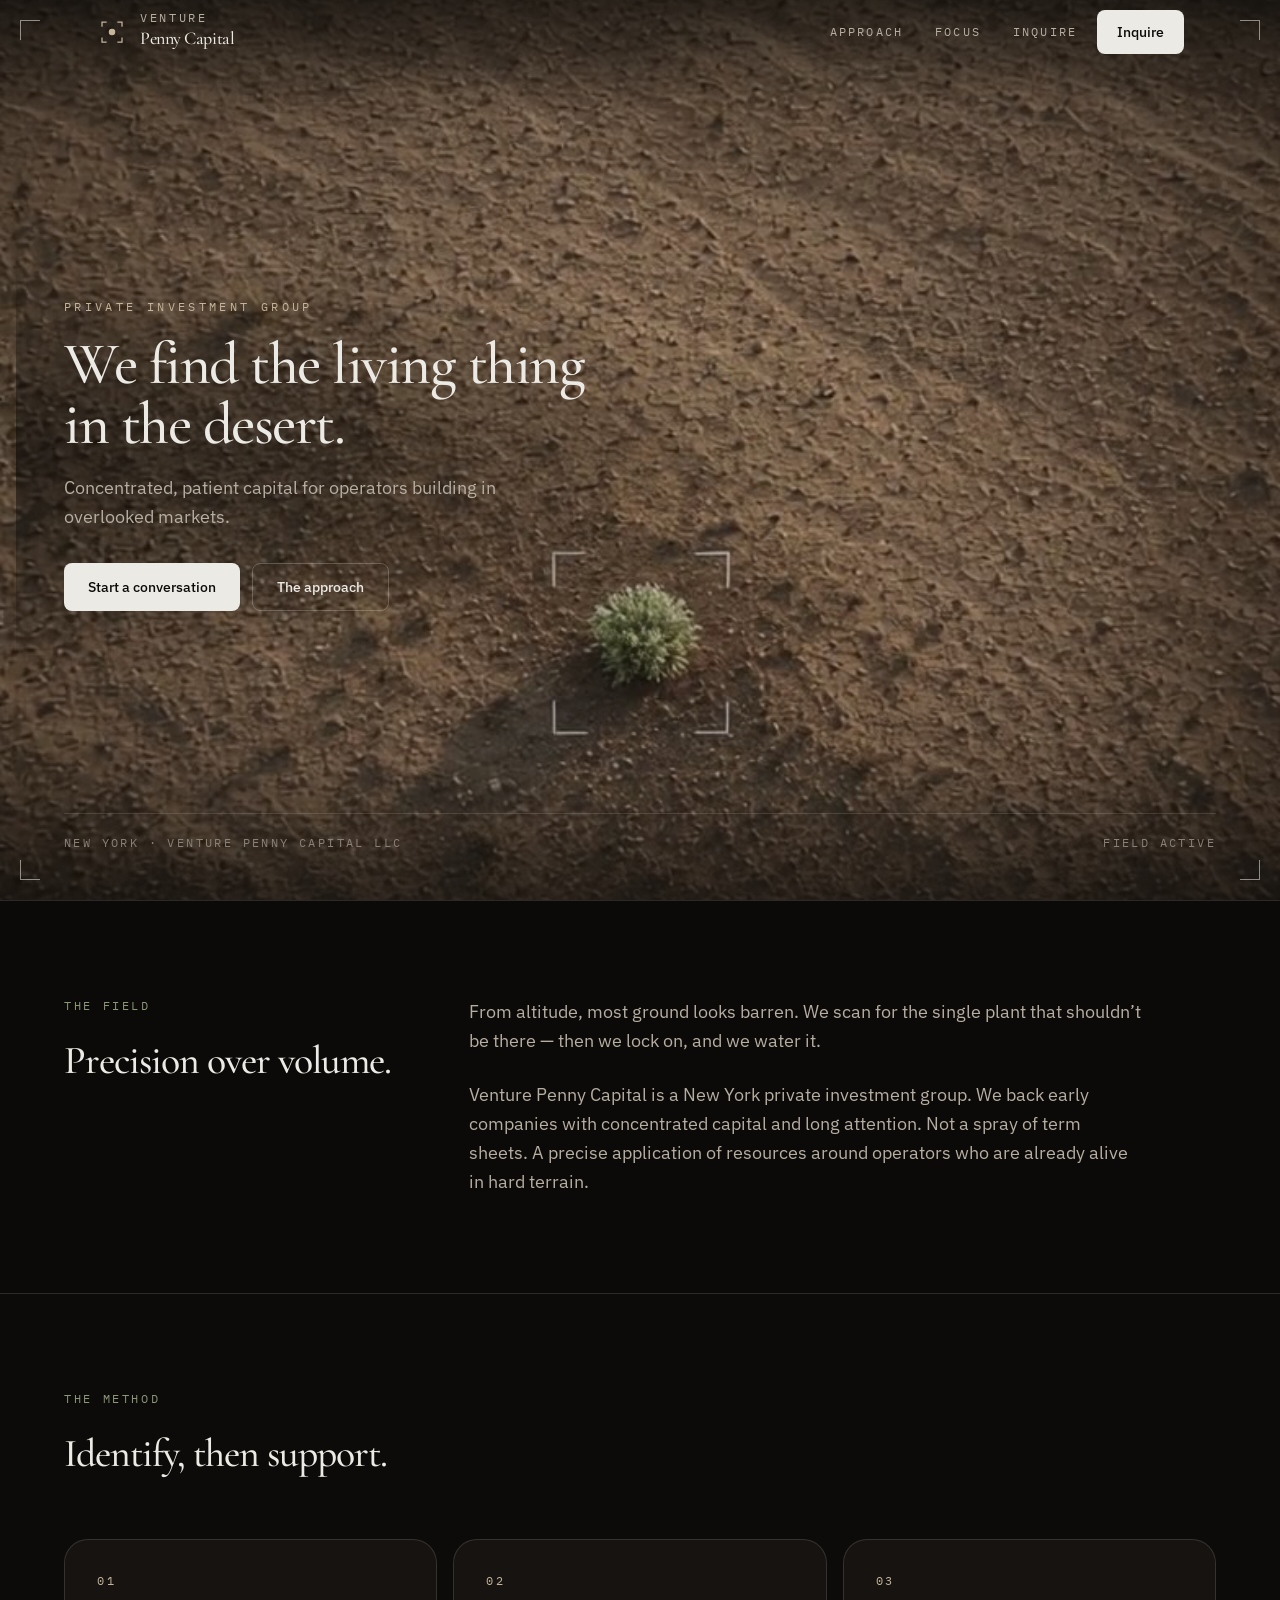
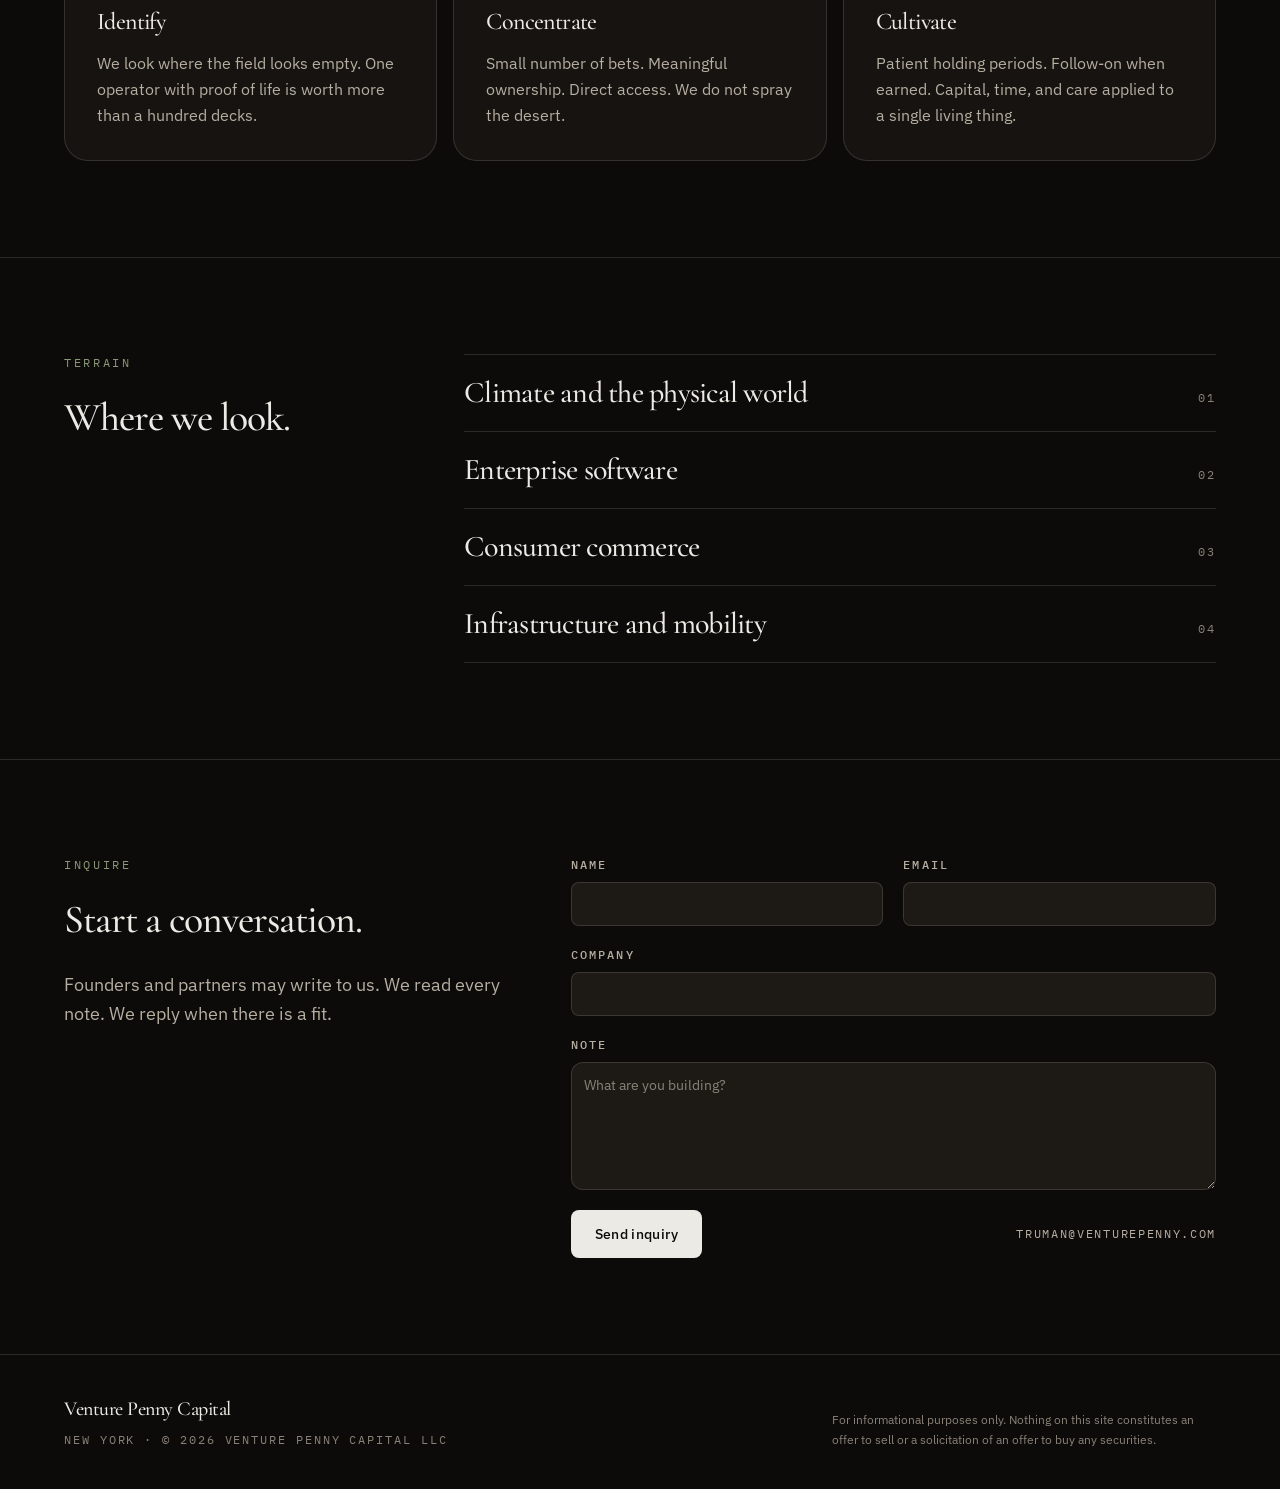
==== commit 64a13f3b: "Point contact and docs at venturepenny.com Replace leftover venturepennycapital.com emails and GitHu" ====
--- a/index.html
+++ b/index.html
@@ -9,22 +9,22 @@
       content="Venture Penny Capital is a New York private investment group. Concentrated, patient capital for operators building in overlooked markets."
     />
     <meta name="theme-color" content="#0c0b09" />
-    <link rel="canonical" href="https://venturepennycapital.com/" />
+    <link rel="canonical" href="https://venturepenny.com/" />
     <meta property="og:type" content="website" />
     <meta property="og:title" content="Venture Penny Capital" />
     <meta
       property="og:description"
       content="A New York private investment group. Concentrated, patient capital for operators building in overlooked markets."
     />
-    <meta property="og:url" content="https://venturepennycapital.com/" />
-    <meta property="og:image" content="https://venturepennycapital.com/og.jpg" />
+    <meta property="og:url" content="https://venturepenny.com/" />
+    <meta property="og:image" content="https://venturepenny.com/og.jpg" />
     <meta name="twitter:card" content="summary_large_image" />
     <meta name="twitter:title" content="Venture Penny Capital" />
     <meta
       name="twitter:description"
       content="A New York private investment group. Concentrated, patient capital for operators building in overlooked markets."
     />
-    <meta name="twitter:image" content="https://venturepennycapital.com/og.jpg" />
+    <meta name="twitter:image" content="https://venturepenny.com/og.jpg" />
     <link rel="icon" type="image/svg+xml" href="favicon.svg" />
     <link rel="preconnect" href="https://fonts.googleapis.com" />
     <link rel="preconnect" href="https://fonts.gstatic.com" crossorigin />
@@ -208,13 +208,13 @@
                   </div>
                   <div class="flex flex-col gap-3 sm:flex-row sm:items-center sm:justify-between">
                     <button type="submit" class="inline-flex h-12 items-center justify-center rounded-sm bg-fg px-6 text-sm font-medium tracking-wide text-bg transition-[background-color,color,box-shadow,transform,opacity] duration-150 ease-out hover:bg-sand focus-visible:outline-none focus-visible:ring-2 focus-visible:ring-ring/80 focus-visible:ring-offset-2 focus-visible:ring-offset-bg active:not-disabled:scale-[0.96]">Send inquiry</button>
-                    <a href="mailto:hello@venturepennycapital.com" class="font-mono text-kicker tracking-[0.14em] text-muted uppercase transition-[color] duration-150 ease-out hover:text-fg">hello@venturepennycapital.com</a>
+                    <a href="mailto:truman@venturepenny.com" class="font-mono text-kicker tracking-[0.14em] text-muted uppercase transition-[color] duration-150 ease-out hover:text-fg">truman@venturepenny.com</a>
                   </div>
                 </form>
               </div>
               <div id="inquire-sent" class="rounded-lg border border-border bg-surface px-6 py-8" hidden>
                 <p class="font-mono text-kicker tracking-[0.18em] text-accent uppercase">Inquiry staged</p>
-                <p class="mt-3 max-w-md text-base leading-relaxed text-fg">Your mail client should open with a draft to hello@venturepennycapital.com. If it doesn’t, write us directly.</p>
+                <p class="mt-3 max-w-md text-base leading-relaxed text-fg">Your mail client should open with a draft to truman@venturepenny.com. If it doesn’t, write us directly.</p>
                 <button id="inquire-reset" type="button" class="mt-6 font-mono text-kicker tracking-[0.18em] text-muted uppercase underline-offset-4 transition-[color] duration-150 ease-out hover:text-fg hover:underline">Write another</button>
               </div>
             </div>
